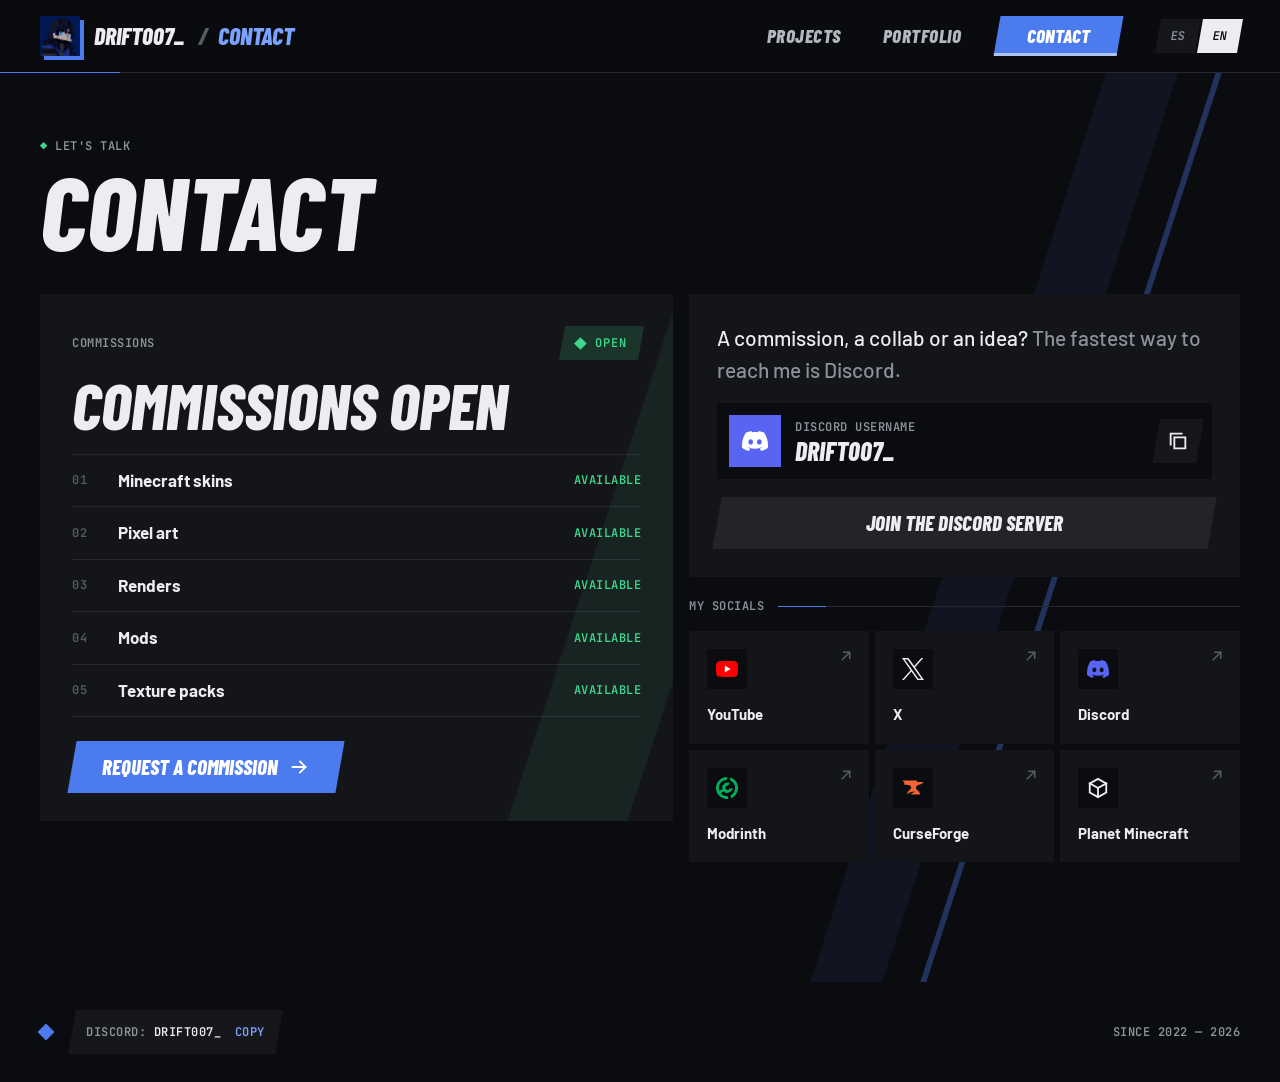
==== contacto.html @ 5cad5714 "Portafolio Drift007_" ====
<!doctype html>
<html lang="es">
<head>
  <meta charset="utf-8">
  <meta name="viewport" content="width=device-width, initial-scale=1">
  <title>Drift007_</title>
  <meta name="theme-color" content="#0B0C0F">
  <link rel="icon" href="assets/img/favicon.png">
  <link rel="preconnect" href="https://fonts.googleapis.com">
  <link rel="preconnect" href="https://fonts.gstatic.com" crossorigin>
  <link rel="preload" as="style" href="https://fonts.googleapis.com/css2?family=Barlow:wght@500;600;700&amp;family=Barlow+Condensed:ital,wght@1,800&amp;family=JetBrains+Mono:wght@600&amp;display=swap">
  <link rel="stylesheet" href="https://fonts.googleapis.com/css2?family=Barlow:wght@500;600;700&amp;family=Barlow+Condensed:ital,wght@1,800&amp;family=JetBrains+Mono:wght@600&amp;display=swap" media="print" onload="this.media='all'">
  <noscript><link rel="stylesheet" href="https://fonts.googleapis.com/css2?family=Barlow:wght@500;600;700&amp;family=Barlow+Condensed:ital,wght@1,800&amp;family=JetBrains+Mono:wght@600&amp;display=swap"></noscript>
  <script>
    // Espera a las fuentes (máx. 1,2 s) antes de mostrar la entrada animada
    (function (d) {
      var h = d.documentElement; h.classList.add('fl');
      var done = function () { h.classList.remove('fl'); };
      setTimeout(done, 1200);
      if (d.fonts && d.fonts.load) Promise.all([
        d.fonts.load('800 italic 1em "Barlow Condensed"'),
        d.fonts.load('500 1em "Barlow"')
      ]).then(done, done);
    })(document);
  </script>
  <link rel="stylesheet" href="css/style.css">
</head>
<body>
  <a class="skip" href="#contenido">Saltar al contenido</a>
  <header class="topbar" data-topbar>
    <div class="wrap nav">
      <a class="brand" href="index.html" aria-label="Ir al inicio">
        <span class="brand-mark"><img class="brand-img" src="assets/img/perfil-sm.webp" alt="" width="40" height="40"></span>
        <span class="dsp brand-name" data-nombre>Drift007_</span>
        <span class="crumb dsp" aria-hidden="true"><span class="crumb-sep">/</span>Contacto</span>
      </a>
      <button class="menu-btn" aria-expanded="false" aria-controls="menu" aria-label="Abrir menú">
        <span></span><span></span>
      </button>
      <nav id="menu" class="links" aria-label="Secciones">
        <a href="proyectos.html" class="tab"><span>Proyectos</span></a>
        <a href="portafolio.html" class="tab"><span>Portafolio</span></a>
        <a href="contacto.html" class="btn btn--main btn--sm nav-cta nav-cta--on" aria-current="page"><span>Contacto</span></a>
      </nav>
    </div>
    <div class="topbar-line" aria-hidden="true"></div>
  </header>

  <main class="page" id="contenido">
    <div class="work-stripes" aria-hidden="true"><span></span><span></span></div>
    <div class="wrap">
      <div class="work-head">
        <span class="mono e1"><span class="dot">◆</span> Hablemos</span>
        <h1 class="dsp page-title e2">Contacto</h1>
      </div>
      <div class="ct e3">

        <!-- Comisiones -->
        <section class="ct-com" data-com aria-labelledby="com-title">
          <div class="ct-com-top">
            <span class="mono">Comisiones</span>
            <span class="com-status" data-com-status><span class="com-dot" aria-hidden="true"></span><span data-com-label>Abiertas</span></span>
          </div>
          <h2 class="dsp ct-com-title" id="com-title" data-com-title>Comisiones abiertas</h2>
          <p class="ct-com-note" data-com-note></p>
          <div class="ct-com-list" data-com-servicios></div>
          <div class="ct-com-actions">
            <a href="https://discord.gg/NP4h2fFv33" target="_blank" rel="noopener" class="btn btn--main" data-com-cta><span>Pedir comisión
              <svg class="ic arr" viewBox="0 0 24 24" aria-hidden="true"><path d="M5 12h14M13 6l6 6-6 6"/></svg></span></a>
          </div>
          <div class="ct-com-stripe" aria-hidden="true"></div>
        </section>

        <!-- Hablemos -->
        <section class="ct-side">
          <div class="ct-card">
            <p class="contact-lead">¿Un encargo, una colaboración o una idea? <span class="soft">La forma más rápida de hablar conmigo es Discord.</span></p>
            <div class="ct-dc">
              <span class="ct-dc-ic"><img src="assets/icons/discord.svg" alt="" width="26" height="26"></span>
              <div class="ct-dc-txt">
                <span class="mono">Usuario de Discord</span>
                <strong class="notranslate" data-discord-user>Drift007_</strong>
              </div>
              <button type="button" class="ct-copy" data-discord-btn aria-label="Copiar usuario"><svg class="ic" viewBox="0 0 24 24" aria-hidden="true"><path d="M8 8h12v12H8zM4 16V4h12"/></svg></button>
            </div>
            <p class="mono contact-note" data-copiado aria-live="polite"></p>
            <a href="https://discord.gg/NP4h2fFv33" target="_blank" rel="noopener" class="btn btn--wide" data-contacto><span>Entrar al servidor de Discord</span></a>
          </div>

          <div class="ct-soc-head"><span class="mono">Mis redes</span><span class="ct-line" aria-hidden="true"></span></div>
          <div class="ct-soc" data-redes-lista></div>
        </section>
      </div>
    </div>
  </main>

  <footer class="footer">
    <div class="wrap footer-row">
      <span class="diamond" aria-hidden="true"></span>
      <button class="mono copy" type="button" data-discord><span class="copy-in">Discord: <strong data-discord-user>Drift007_</strong> <span class="copy-hint">Copiar</span></span></button>
      <span class="mono stamp" data-trayectoria>Desde 2022 — 2026</span>
    </div>
  </footer>

  <script src="js/i18n.js"></script>
  <script src="data/site.js"></script>
  <script src="js/main.js"></script>
</body>
</html>
---- css/style.css ----
/* ─────────────────────────────────────────────
   Drift007_ · Portafolio — estilo Rift (variante carbón)
   ───────────────────────────────────────────── */
:root {
  --bg-000: #0B0C0F;   /* fondo */
  --bg-100: #101115;   /* franjas de sección */
  --bg-200: #141519;   /* tarjetas */
  --bg-300: #16171B;   /* controles */
  --bg-400: #1A1B20;   /* hover */
  --bg-500: #232429;
  --bg-600: #2C2E35;
  --line:   #26282E;
  --ink-100: #ECEDF1;
  --ink-200: #B4B7C0;
  --ink-300: #8E929C;
  --ink-500: #575B66;  /* decorativo, no para texto */
  --accent: #4B7BEC;   /* color de marca */
  --accent-hover: #5D8BF5;
  --accent-ink: #7AA2FF;
  --pulse: #5B8CFF;
  --success: #3DD68C;
  --ease: cubic-bezier(.2,.9,.3,1.2);
}

* { box-sizing: border-box; }
[hidden] { display: none !important; }

/* Fuentes de respaldo con medidas parecidas: el cambio de fuente no mueve nada */
@font-face { font-family: "Barlow Fallback"; src: local("Arial"); size-adjust: 94%; ascent-override: 100%; descent-override: 20%; line-gap-override: 0%; }
@font-face { font-family: "Barlow Cond Fallback"; src: local("Arial Narrow"), local("Arial"); size-adjust: 88%; ascent-override: 100%; descent-override: 22%; line-gap-override: 0%; }
@font-face { font-family: "Mono Fallback"; src: local("Consolas"), local("Courier New"); size-adjust: 98%; }
/* Mientras cargan las fuentes (máx. 1,2 s), los títulos esperan en vez de saltar */
html.fl .dsp, html.fl .tab, html.fl .btn > span, html.fl .h1 { opacity: 0; }
html .dsp, html .tab, html .btn > span { transition: opacity 180ms; }
html.fl .e1, html.fl .e2, html.fl .e3, html.fl .e4, html.fl .e5, html.fl .stripe { animation-play-state: paused; }

/* Selector de idioma */
.lang { display: flex; gap: 2px; margin-left: 14px; flex: none; }
.lang button { border: 0; cursor: pointer; height: 34px; min-width: 40px; padding: 0 10px; background: var(--bg-300); color: var(--ink-300); font-family: 'JetBrains Mono', "Mono Fallback", monospace; font-weight: 600; font-size: 12px; transform: skew(-10deg); transition: background 100ms, color 100ms; }
.lang button:hover { background: var(--bg-500); color: var(--ink-100); }
.lang button[aria-pressed="true"] { background: var(--ink-100); color: var(--bg-000); }
.lang button:focus-visible { outline: 2px solid var(--pulse); outline-offset: 3px; }
html { scroll-behavior: smooth; }
body {
  margin: 0;
  background: var(--bg-000);
  color: var(--ink-100);
  font: 500 16px/1.5 Barlow, "Barlow Fallback", system-ui, sans-serif;
  overflow-x: hidden;
}
img { display: block; max-width: 100%; }
a { color: var(--accent-ink); }

.dsp { font-family: 'Barlow Condensed', "Barlow Cond Fallback", "Arial Narrow", sans-serif; font-weight: 800; font-style: italic; text-transform: uppercase; }
.mono { font-family: 'JetBrains Mono', "Mono Fallback", monospace; font-weight: 600; font-size: 12px; letter-spacing: .5px; text-transform: uppercase; color: var(--ink-300); }
.wrap { width: 100%; max-width: 1280px; margin: 0 auto; padding: 0 40px; }
.dot { color: var(--success); }

.skip { position: absolute; left: 16px; top: -60px; z-index: 50; background: var(--accent); color: #fff; padding: 10px 16px; font-weight: 700; text-decoration: none; }
.skip:focus { top: 16px; }

:focus-visible { outline: 2px solid var(--pulse); outline-offset: 3px; }

.ic { width: 22px; height: 22px; fill: none; stroke: currentColor; stroke-width: 2; stroke-linecap: square; stroke-linejoin: miter; }

/* ── Botones (inclinados) ── */
.btn {
  display: inline-flex; align-items: center; height: 52px; padding: 0 30px; border: 0;
  transform: skew(-10deg); background: var(--bg-500); color: var(--ink-100); text-decoration: none;
  transition: transform 100ms var(--ease), background 100ms;
}
.btn > span {
  transform: skew(10deg); display: inline-flex; align-items: center; gap: 10px;
  font-family: 'Barlow Condensed', "Barlow Cond Fallback", "Arial Narrow", sans-serif; font-weight: 800; font-style: italic; text-transform: uppercase; font-size: 21px;
}
.btn:hover { background: var(--bg-600); transform: skew(-10deg) translateY(-2px); }
.btn:active { transform: skew(-10deg) scale(.97); }
.btn--main { background: var(--accent); color: #fff; }
.btn--main:hover { background: var(--accent-hover); }
.btn .arr { transition: transform 160ms; }
.btn:hover .arr { transform: translateX(4px); }

/* ── Portada ── */
.hero { position: relative; min-height: calc(100vh - 73px); min-height: calc(100svh - 73px); display: flex; flex-direction: column; }

/* ── Barra superior ── */
.topbar {
  position: sticky; top: 0; z-index: 40;
  background: rgba(11, 12, 15, .72); backdrop-filter: blur(12px); -webkit-backdrop-filter: blur(12px);
  transition: background 160ms;
}
.topbar.is-scrolled { background: rgba(16, 17, 21, .94); }
.topbar-line { height: 1px; background: var(--line); opacity: 0; transition: opacity 160ms; position: relative; overflow: visible; }
.topbar-line::before { content: ""; position: absolute; left: 0; top: 0; height: 1px; width: 120px; background: var(--accent); }
.topbar.is-scrolled .topbar-line { opacity: 1; }
.nav { display: flex; align-items: center; gap: 24px; height: 72px; position: relative; }

.brand { display: flex; align-items: center; gap: 14px; color: var(--ink-100); text-decoration: none; }
.brand-mark { position: relative; width: 40px; height: 40px; flex: none; }
.brand-mark::before { content: ""; position: absolute; inset: 0; transform: translate(4px, 4px); background: var(--accent); transition: transform 160ms var(--ease); }
.brand-img { position: relative; width: 40px; height: 40px; display: block; }
.brand:hover .brand-mark::before { transform: translate(6px, 6px); }
.brand-name { font-size: 24px; line-height: 1; }
.crumb { font-size: 24px; line-height: 1; color: var(--accent-ink); display: inline-flex; gap: 10px; }
.crumb-sep { color: var(--ink-500); }
.brand:focus-visible { outline: 2px solid var(--pulse); outline-offset: 4px; }

.links { display: flex; align-items: center; gap: 6px; margin-left: auto; }
.tab {
  display: inline-flex; align-items: center; height: 40px; padding: 0 18px; transform: skew(-10deg);
  color: var(--ink-200); text-decoration: none; position: relative; transition: background 100ms, color 100ms;
}
.tab > span { transform: skew(10deg); font-family: 'Barlow Condensed', "Barlow Cond Fallback", "Arial Narrow", sans-serif; font-weight: 800; font-style: italic; text-transform: uppercase; font-size: 19px; letter-spacing: .5px; }
.tab::after { content: ""; position: absolute; left: 10px; right: 10px; bottom: 0; height: 3px; background: var(--accent); transform: scaleX(0); transform-origin: left; transition: transform 160ms var(--ease); }
.tab:hover { background: var(--bg-300); color: var(--ink-100); }
.tab:hover::after { transform: scaleX(1); }
.tab--on { background: var(--bg-300); color: var(--ink-100); }
.tab--on::after { transform: scaleX(1); }
.tab:focus-visible { outline: 2px solid var(--pulse); outline-offset: 3px; }
.nav-cta { margin-left: 12px; height: 40px; }
.nav-cta > span { font-size: 19px; }
.nav-cta--on { box-shadow: inset 0 -3px 0 rgba(255,255,255,.55); }
.menu-btn { display: none; }

.hero-grid {
  flex: 1; display: grid; grid-template-columns: 1fr 1fr; gap: 40px;
  align-items: center; position: relative; padding-bottom: 40px;
}
.hero-text { display: flex; flex-direction: column; gap: 22px; position: relative; z-index: 2; }
.kicker { color: var(--success); }
.kicker [data-etiqueta] { color: var(--success); }
.h1 { margin: 0; font-size: clamp(88px, 11vw, 156px); line-height: .8; }
.h1 span { color: var(--accent); }
.bio { margin: 0; font-size: 22px; max-width: 460px; }
.bio .soft { color: var(--ink-300); }
.actions { display: flex; gap: 16px; flex-wrap: wrap; padding-top: 6px; }

.socials { display: flex; gap: 8px; flex-wrap: wrap; padding-top: 14px; }
.soc {
  width: 44px; height: 44px; display: inline-flex; align-items: center; justify-content: center;
  background: var(--bg-300); transform: skew(-10deg); transition: background 100ms, transform 100ms;
}
.soc img { transform: skew(10deg); width: 20px; height: 20px; object-fit: contain; }
.soc:hover { background: var(--bg-500); transform: skew(-10deg) translateY(-2px); }

.hero-visual { position: relative; height: 680px; display: flex; align-items: center; justify-content: center; }
.stripe { position: absolute; left: 50%; background: var(--accent); transform: skew(-18deg); transform-origin: top; animation: wipe 600ms 120ms var(--ease) both; }
.stripe--big { top: 0; bottom: 0; width: 120px; margin-left: 150px; opacity: .9; }
.stripe--thin { top: 40px; bottom: 40px; width: 12px; margin-left: -270px; opacity: .5; }
.photo { position: relative; display: block; width: 440px; height: 440px; overflow: hidden; background: var(--bg-100); box-shadow: 0 30px 60px rgba(0,0,0,.55); }
.photo img { width: 100%; height: 100%; object-fit: cover; transition: transform 240ms var(--ease); }
.photo:hover img { transform: scale(1.025); }
.chip { position: absolute; left: 50%; margin-left: 150px; top: 96px; background: var(--bg-300); color: var(--ink-100); padding: 8px 12px; transform: skew(-10deg); }
.chip > span { display: inline-block; transform: skew(10deg); }

/* ── Habilidades ── */
.skills { list-style: none; margin: 0; padding: 0; display: flex; flex-wrap: wrap; gap: 8px; }
.skills li { background: var(--bg-300); transform: skew(-10deg); padding: 6px 14px; }
.skills li span { display: inline-block; transform: skew(10deg); font-weight: 700; font-size: 14px; letter-spacing: 1px; text-transform: uppercase; color: var(--ink-200); }

/* ── Ahora / proyectos ── */
.projects { background: var(--bg-100); padding: 72px 0; }
.projects-head { display: flex; align-items: baseline; gap: 16px; flex-wrap: wrap; margin-bottom: 28px; }
.projects-head h2 { margin: 0; font-size: 40px; line-height: 1; }
.more { margin-left: auto; text-decoration: none; transition: color 100ms; }
.more:hover { color: var(--ink-100); }
.projects-grid { display: grid; grid-template-columns: 2fr 1fr; gap: 6px; }
.proj {
  display: flex; flex-direction: column; justify-content: space-between; gap: 28px; min-height: 132px; padding: 22px 24px;
  background: var(--bg-200); color: var(--ink-100); text-decoration: none; transition: transform 100ms, background 100ms;
}
.proj:hover { background: var(--bg-400); transform: translateY(-2px); }
.proj .dsp { font-size: 26px; line-height: 1; }
.proj-foot { display: flex; align-items: baseline; gap: 16px; flex-wrap: wrap; }
.proj-year { margin-left: auto; }
.proj--on { background: var(--accent); }
.proj--on:hover { background: var(--accent-hover); }
.proj--on .dsp { font-size: 40px; }
.proj--on .mono { color: #fff; }
div.proj:hover { transform: none; }
div.proj--on:hover { background: var(--accent); }

/* ── Proyectos ── */
.work { position: relative; background: var(--bg-100); padding: 120px 0 128px; overflow: hidden; scroll-margin-top: 0; }
.work-stripes { position: absolute; right: 8%; top: -40px; bottom: -40px; width: 220px; pointer-events: none; }
.work-stripes span { position: absolute; top: 0; bottom: 0; background: var(--accent); transform: skew(-18deg); }
.work-stripes span:first-child { left: 0; width: 72px; opacity: .08; }
.work-stripes span:last-child { left: 110px; width: 6px; opacity: .35; }
.work .wrap { position: relative; }
.work-head { display: flex; flex-direction: column; gap: 12px; margin-bottom: 48px; }
.work-head h2 { margin: 0; font-size: clamp(64px, 8vw, 112px); line-height: .85; }
.work-grid { display: grid; grid-template-columns: repeat(3, 1fr); gap: 8px; }

.wcard {
  display: flex; flex-direction: column; background: var(--bg-200); color: var(--ink-100); text-decoration: none;
  transition: transform 160ms var(--ease), background 100ms;
}
a.wcard:hover { transform: translateY(-4px); background: var(--bg-400); }
.wlogo {
  position: relative; aspect-ratio: 4 / 3; display: flex; align-items: center; justify-content: center; overflow: hidden;
  background: repeating-linear-gradient(-72deg, transparent 0 22px, rgba(255,255,255,.025) 22px 24px), var(--bg-000);
}
.wlogo::after {
  content: ""; position: absolute; top: -10%; bottom: -10%; left: -30%; width: 24%; background: var(--accent); opacity: 0;
  transform: skew(-18deg); transition: left 360ms var(--ease), opacity 200ms;
}
.wcard:hover .wlogo::after { left: 110%; opacity: .18; }
.wtile { width: 46%; aspect-ratio: 1; display: flex; align-items: center; justify-content: center; box-shadow: 0 24px 48px rgba(0,0,0,.5); transition: transform 240ms var(--ease); position: relative; z-index: 1; }
.wtile .dsp { font-size: clamp(48px, 5vw, 72px); color: #fff; }
.wtile--img { background: #111314; }
.wtile--img img { width: 100%; height: 100%; object-fit: cover; }
.wcard:hover .wtile { transform: scale(1.04); }
.wnum { position: absolute; left: 20px; top: 18px; z-index: 1; }
.wbody { flex: 1; display: flex; flex-direction: column; gap: 8px; padding: 24px 24px 22px; }
.wbody h3 { margin: 0; font-size: 34px; line-height: 1; }
.wrol { font-weight: 700; font-size: 14px; letter-spacing: 1px; text-transform: uppercase; color: var(--accent-ink); }
.wbody p { margin: 0; color: var(--ink-200); }
.wfoot { margin-top: auto; padding-top: 16px; display: flex; align-items: center; justify-content: space-between; min-height: 38px; }
.warr { color: var(--ink-300); transition: transform 160ms, color 100ms; }
a.wcard:hover .warr { color: var(--accent-ink); transform: translateX(4px); }
a.wcard:focus-visible { outline: 2px solid var(--pulse); outline-offset: 3px; }

.work-more { display: flex; justify-content: flex-end; margin-top: 32px; }
.page-top { padding-top: 24px; }

/* ── Páginas internas ── */
.page { position: relative; overflow: hidden; padding: 64px 0 120px; min-height: calc(100vh - 73px - 100px); }
.page-title { margin: 0; font-size: clamp(64px, 8vw, 112px); line-height: .85; }
.page .work-head { margin-bottom: 40px; }


.gallery { display: grid; grid-template-columns: repeat(auto-fill, minmax(260px, 1fr)); gap: 8px; }
.gitem { margin: 0; display: flex; flex-direction: column; background: var(--bg-200); color: var(--ink-100); text-decoration: none; transition: transform 160ms var(--ease), background 100ms; }
.gitem:hover { background: var(--bg-400); }
a.gitem:hover { transform: translateY(-4px); }
.gimg { aspect-ratio: 1; overflow: hidden; background: var(--bg-000); }
.gimg img { width: 100%; height: 100%; object-fit: cover; transition: transform 240ms var(--ease); }
.gitem:hover .gimg img { transform: scale(1.03); }
.gimg--skin { background: repeating-linear-gradient(-72deg, transparent 0 22px, rgba(255,255,255,.025) 22px 24px), var(--bg-000); }
.gimg--skin img { object-fit: contain; padding: 24px; image-rendering: pixelated; }
.gcap { display: flex; align-items: baseline; justify-content: space-between; gap: 12px; padding: 16px 20px; }
.gcap .dsp { font-size: 22px; line-height: 1; }
.dl { color: var(--accent-ink); text-decoration: none; }
.dl:hover { color: var(--ink-100); }
.gdl { padding: 0 20px 16px; }
.empty { color: var(--ink-300); margin: 24px 0 0; }
.empty-box { background: var(--bg-200); padding: 48px; display: flex; flex-direction: column; align-items: flex-start; gap: 14px; max-width: 640px; }
.empty-box .dsp { font-size: 44px; line-height: 1; }
.empty-box p { margin: 0 0 8px; color: var(--ink-200); font-size: 18px; }

.contact { display: grid; grid-template-columns: 1fr 1fr; gap: 48px; align-items: start; }
.contact-main { display: flex; flex-direction: column; gap: 24px; }
.contact-lead { margin: 0; font-size: 24px; max-width: 520px; }
.contact-lead .soft { color: var(--ink-300); }
.contact-note { min-height: 18px; margin: 0; color: var(--success); }
.contact-list { display: flex; flex-direction: column; gap: 4px; }
.crow { display: grid; grid-template-columns: 44px 1fr auto 22px; align-items: center; gap: 16px; padding: 14px 18px; background: var(--bg-200); color: var(--ink-100); text-decoration: none; transition: background 100ms, transform 100ms; }
.crow:hover { background: var(--bg-400); transform: translateX(4px); }
.cico { width: 44px; height: 44px; display: flex; align-items: center; justify-content: center; background: var(--bg-000); }
.cico img { width: 22px; height: 22px; object-fit: contain; }
.cname { font-weight: 700; font-size: 17px; }
.curl { text-transform: none; overflow: hidden; text-overflow: ellipsis; white-space: nowrap; max-width: 260px; }
.carr { color: var(--ink-300); width: 20px; height: 20px; }
.crow:hover .carr { color: var(--accent-ink); }
.crow:focus-visible, .gitem:focus-visible { outline: 2px solid var(--pulse); outline-offset: 3px; }

/* ── Portafolio ── */
.pf-head { display: flex; align-items: flex-end; justify-content: space-between; gap: 32px; flex-wrap: wrap; margin-bottom: 28px; }
.pf-head .work-head { margin-bottom: 0; }
.pf-stats { display: flex; gap: 8px; }
.pf-stats > div { display: flex; flex-direction: column; gap: 4px; background: var(--bg-200); padding: 16px 24px; min-width: 132px; }
.pf-num { font-size: 56px; line-height: .9; color: var(--ink-100); }
.pf-stats > div:first-child .pf-num { color: var(--accent-ink); }

.pf-cats { display: grid; grid-template-columns: repeat(5, 1fr); gap: 6px; margin-bottom: 20px; }
.pfc {
  position: relative; overflow: hidden; text-align: left; border: 0; cursor: pointer; font: inherit;
  display: flex; flex-direction: column; gap: 6px; padding: 20px 22px 18px; min-height: 196px;
  background: var(--bg-200); color: var(--ink-100); transition: background 120ms, transform 160ms var(--ease);
}
.pfc::before {
  content: ""; position: absolute; top: -20%; bottom: -20%; right: -60px; width: 90px; background: var(--accent);
  transform: skew(-18deg) translateX(40px); opacity: 0; transition: transform 320ms var(--ease), opacity 200ms;
}
.pfc:hover { background: var(--bg-400); transform: translateY(-4px); }
.pfc:hover::before { opacity: .14; transform: skew(-18deg) translateX(0); }
.pfc--on { background: var(--accent); }
.pfc--on:hover { background: var(--accent-hover); }
.pfc--on::before { opacity: .18; background: #fff; transform: skew(-18deg) translateX(0); }
.pfc-top { display: flex; justify-content: space-between; align-items: center; margin-bottom: auto; position: relative; }
.pfc-ic { width: 28px; height: 28px; color: var(--accent-ink); transition: transform 240ms var(--ease); }
.pfc:hover .pfc-ic { transform: scale(1.12); }
.pfc--on .pfc-ic, .pfc--on .pfc-idx, .pfc--on .pfc-n, .pfc--on .pfc-desc { color: #fff; }
.pfc-name { font-size: 40px; line-height: .9; position: relative; margin-top: 24px; }
.pfc-desc { color: var(--ink-300); font-size: 15px; position: relative; }
.pfc-foot { display: flex; align-items: center; gap: 12px; margin-top: 10px; position: relative; }
.pfc-bar { flex: 1; height: 2px; background: var(--line); position: relative; overflow: hidden; }
.pfc-bar::after { content: ""; position: absolute; inset: 0; background: var(--accent); transform: scaleX(0); transform-origin: left; transition: transform 320ms var(--ease); }
.pfc:hover .pfc-bar::after { transform: scaleX(1); }
.pfc--on .pfc-bar { background: rgba(255,255,255,.3); }
.pfc--on .pfc-bar::after { background: #fff; transform: scaleX(1); }
.pfc:focus-visible { outline: 2px solid var(--pulse); outline-offset: 3px; }
/* Versión compacta: ícono a la izquierda, nombre y cantidad a la derecha */
.pfc { display: grid; grid-template-columns: 40px 1fr; grid-template-areas: "ic name" "ic foot"; align-items: center; column-gap: 14px; row-gap: 2px; min-height: 0; padding: 14px 16px 16px; }
.pfc-top { grid-area: ic; margin: 0; justify-content: center; width: 40px; height: 40px; background: var(--bg-000); }
.pfc--on .pfc-top { background: rgba(255,255,255,.16); }
.pfc-idx, .pfc-desc { display: none; }
.pfc-ic { width: 22px; height: 22px; }
.pfc-name { grid-area: name; font-size: 26px; line-height: 1; margin: 0; }
.pfc-foot { grid-area: foot; margin: 0; }
.pfc-bar { position: absolute; left: 0; right: 0; bottom: 0; height: 2px; flex: none; }
.pfc:hover { transform: translateY(-2px); }

.pf-bar { display: flex; align-items: center; gap: 16px; min-height: 40px; margin-bottom: 16px; border-top: 1px solid var(--line); padding-top: 16px; }
.pf-bar strong { color: var(--ink-100); font-weight: 600; }
.pf-reset { margin-left: auto; border: 0; background: var(--bg-300); color: var(--ink-100); height: 36px; padding: 0 14px; cursor: pointer; transform: skew(-10deg); transition: background 100ms; }
.pf-reset:hover { background: var(--bg-500); }

.pf-grid { display: grid; grid-template-columns: repeat(4, 1fr); grid-auto-rows: 280px; grid-auto-flow: dense; gap: 8px; }
.pfi {
  position: relative; overflow: hidden; border: 0; padding: 0; cursor: zoom-in; background: var(--bg-200); color: var(--ink-100); font: inherit; text-align: left;
  animation: rise 520ms var(--ease) both;
}
.pfi--big { grid-column: span 2; grid-row: span 2; }
.pfi-img { position: absolute; inset: 0; display: block; }
.pfi-img img { width: 100%; height: 100%; object-fit: cover; transition: transform 400ms var(--ease), filter 300ms; }
.pfi--skin .pfi-img { background: repeating-linear-gradient(-72deg, transparent 0 22px, rgba(255,255,255,.03) 22px 24px), var(--bg-000); }
.pfi--skin .pfi-img img { object-fit: contain; padding: 28px; image-rendering: pixelated; }
.pfi:hover .pfi-img img { transform: scale(1.05); }
.pfi-over {
  position: absolute; left: 0; right: 0; bottom: 0; display: flex; flex-direction: column; gap: 4px; padding: 56px 22px 20px;
  background: linear-gradient(to top, rgba(11,12,15,.92), rgba(11,12,15,0));
}
.pfi-cat { color: var(--accent-ink); }
.pfi-title { font-size: 28px; line-height: 1; }
.pfi--big .pfi-title { font-size: 48px; }
.pfi-go {
  position: absolute; right: 18px; bottom: 18px; width: 44px; height: 44px; display: flex; align-items: center; justify-content: center;
  background: var(--accent); color: #fff; transform: skew(-10deg) translateY(12px); opacity: 0; transition: transform 200ms var(--ease), opacity 160ms;
}
.pfi-go svg { transform: skew(10deg); }
.pfi:hover .pfi-go, .pfi:focus-visible .pfi-go { opacity: 1; transform: skew(-10deg); }
.pfi::after { content: ""; position: absolute; left: 0; top: 0; height: 3px; width: 0; background: var(--accent); transition: width 320ms var(--ease); }
.pfi:hover::after { width: 100%; }
.pfi:focus-visible { outline: 2px solid var(--pulse); outline-offset: 3px; }

.pf-empty {
  display: flex; flex-direction: column; gap: 10px; padding: 64px 48px; position: relative; overflow: hidden;
  background: repeating-linear-gradient(-72deg, transparent 0 22px, rgba(255,255,255,.02) 22px 24px), var(--bg-200);
}
.pf-empty .dsp { font-size: 56px; line-height: .9; }
.pf-empty p { margin: 0; color: var(--ink-200); font-size: 18px; }

.pfi--3d .pfi-img { background: radial-gradient(circle at 50% 45%, rgba(75,123,236,.22), transparent 60%), repeating-linear-gradient(-72deg, transparent 0 22px, rgba(255,255,255,.03) 22px 24px), var(--bg-000); }
.pfi--3d .pfi-img img { object-fit: cover; object-position: 50% 50%; padding: 0; image-rendering: auto; }
.pfi--flat .pfi-img img { image-rendering: pixelated; padding: 28px; }
.pfi--3d.is-loading .pfi-img::after { content: ""; position: absolute; left: 50%; top: 42%; width: 28px; height: 28px; margin: -14px 0 0 -14px; background: var(--accent); transform: rotate(45deg); animation: pulse3d 900ms ease-in-out infinite alternate; }
@keyframes pulse3d { from { opacity: .25; transform: rotate(45deg) scale(.7); } to { opacity: .9; transform: rotate(45deg) scale(1); } }
.pfi-3d { position: absolute; top: 16px; left: 16px; background: var(--accent); color: #fff; padding: 4px 10px; transform: skew(-10deg); }

.pfi-year { position: absolute; top: 16px; right: 16px; background: rgba(11,12,15,.75); color: var(--ink-100); padding: 4px 10px; transform: skew(-10deg); }

.pf-years { display: flex; flex-wrap: wrap; gap: 6px; margin-bottom: 24px; }
.pf-ychip { border: 0; cursor: pointer; height: 34px; padding: 0 14px; background: var(--bg-300); color: var(--ink-200); transform: skew(-10deg); transition: background 100ms, color 100ms; }
.pf-ychip > span { display: inline-block; transform: skew(10deg); font-family: 'JetBrains Mono', "Mono Fallback", monospace; font-weight: 600; font-size: 12px; letter-spacing: .5px; text-transform: uppercase; }
.pf-ychip:hover { background: var(--bg-500); color: var(--ink-100); }
.pf-ychip[aria-pressed="true"] { background: var(--ink-100); color: var(--bg-000); }
.pf-ychip:focus-visible { outline: 2px solid var(--pulse); outline-offset: 3px; }

.pf-groups { display: flex; flex-direction: column; gap: 40px; }
.pf-year { display: flex; align-items: center; gap: 16px; margin-bottom: 14px; }
.pf-year-n { font-size: 40px; line-height: 1; color: var(--ink-100); }
.pf-year-line { flex: 1; height: 1px; background: var(--line); position: relative; }
.pf-year-line::before { content: ""; position: absolute; left: 0; top: 0; height: 1px; width: 64px; background: var(--accent); }

/* ── Portafolio compacto ── */
.pf { padding-top: 28px; }
.pf .work-head { gap: 6px; }
.pf .page-title { font-size: clamp(44px, 5vw, 72px); }
.pf-head { margin-bottom: 20px; gap: 16px; align-items: center; }
.pf-stats > div { flex-direction: row; align-items: baseline; gap: 8px; padding: 10px 16px; min-width: 0; }
.pf-num { font-size: 30px; }
.pf-cats { gap: 6px; margin-bottom: 16px; }
.pfc { display: grid; grid-template-columns: 36px 1fr; grid-template-rows: auto auto; column-gap: 12px; row-gap: 2px; align-items: center; min-height: 0; padding: 12px 14px; }
.pfc:hover { transform: translateY(-2px); }
.pfc-top { grid-row: span 2; margin: 0; justify-content: center; }
.pfc-idx, .pfc-desc, .pfc-bar { display: none; }
.pfc-ic { width: 26px; height: 26px; }
.pfc-name { font-size: 26px; margin: 0; line-height: 1; }
.pfc-foot { margin: 0; }
.pfc-n { font-size: 11px; }
.pfc::before { width: 60px; right: -40px; }
.pf-bar { min-height: 0; margin-bottom: 10px; padding-top: 10px; }
.pf-reset { height: 30px; }
.pf-years { margin-bottom: 16px; }
.pf-ychip { height: 30px; padding: 0 12px; }
.pf-groups { gap: 28px; }
.pf-year { margin-bottom: 10px; }
.pf-year-n { font-size: 30px; }

/* Tarjeta de mod */
.pfi--mod { grid-column: span 2; cursor: pointer; }
.pfi--mod .pfi-img img { filter: brightness(.45) saturate(.9); }
.pfi--mod:hover .pfi-img img { filter: brightness(.55) saturate(1); }
.pfi--mod .pfi-img { background: radial-gradient(circle at 20% 30%, rgba(75,123,236,.25), transparent 60%), var(--bg-200); }
.pfi--mod .pfi-over { top: 0; padding: 24px; justify-content: flex-end; gap: 12px; background: linear-gradient(to top, rgba(11,12,15,.95) 10%, rgba(11,12,15,.35)); }
.pfm-head { display: flex; align-items: center; gap: 16px; }
.pfm-logo { width: 72px; height: 72px; object-fit: cover; flex: none; box-shadow: 0 10px 24px rgba(0,0,0,.45); image-rendering: pixelated; }
.pfm-tt { display: flex; flex-direction: column; gap: 4px; }
.pfi--mod .pfi-title { font-size: 34px; }
.pfm-desc { color: var(--ink-200); font-size: 15px; max-width: 520px; display: -webkit-box; -webkit-line-clamp: 2; -webkit-box-orient: vertical; overflow: hidden; }
.pfm-tags { display: flex; flex-wrap: wrap; gap: 6px; }
.pfm-tag { font-family: 'JetBrains Mono', "Mono Fallback", monospace; font-weight: 600; font-size: 11px; letter-spacing: .5px; text-transform: uppercase; color: var(--ink-200); background: rgba(255,255,255,.07); padding: 4px 9px; transform: skew(-10deg); display: inline-block; }
.pfm-tag--l { color: var(--accent-ink); background: rgba(75,123,236,.16); }
.pfm-more { border: 0; cursor: pointer; color: var(--ink-100); background: var(--bg-500); }
.pfm-more:hover { background: var(--accent); }
.pfm-tag--warn { color: #FFC94D; background: rgba(255,201,77,.14); }
.pfm-plat { position: absolute; top: 18px; right: 18px; display: flex; gap: 6px; }
.pfm-plat img { width: 32px; height: 32px; padding: 6px; background: rgba(11,12,15,.75); }
.pfi--mod .pfi-year { right: auto; left: 16px; }

/* Visor */
.lb { border: 0; padding: 0; background: transparent; max-width: none; max-height: none; width: 100%; height: 100%; color: var(--ink-100); }
.lb::backdrop { background: rgba(5,6,8,.88); backdrop-filter: blur(6px); }
.lb[open] { display: flex; align-items: center; justify-content: center; }
.lb-inner {
  position: relative; display: grid; grid-template-columns: minmax(0, 1fr) 340px; width: min(1180px, 92vw); max-height: 88vh;
  background: var(--bg-100); box-shadow: 0 18px 40px rgba(0,2,8,.6); animation: rise 280ms var(--ease) both;
}
.lb-media { background: var(--bg-000); display: flex; align-items: center; justify-content: center; min-height: 360px; max-height: 88vh; }
.lb-media img { max-width: 100%; max-height: 88vh; object-fit: contain; }
.lb-media img.pixel { image-rendering: pixelated; padding: 40px; }
.lb-media { position: relative; }
.lb-media--3d { height: min(78vh, 720px); background: radial-gradient(circle at 50% 42%, rgba(75,123,236,.25), transparent 62%), repeating-linear-gradient(-72deg, transparent 0 22px, rgba(255,255,255,.025) 22px 24px), var(--bg-000); }
.lb-canvas { display: block; width: 100%; height: 100%; cursor: grab; }
.lb-canvas:active { cursor: grabbing; }
.lb-skin-ui { position: absolute; left: 16px; right: 16px; bottom: 16px; display: flex; align-items: center; justify-content: space-between; gap: 12px; flex-wrap: wrap; pointer-events: none; }
.lb-hint { background: rgba(11,12,15,.7); padding: 6px 10px; }
.lb-anim { display: flex; gap: 6px; pointer-events: auto; }
.lb-chip { border: 0; cursor: pointer; height: 36px; padding: 0 14px; background: var(--bg-300); color: var(--ink-200); transform: skew(-10deg); transition: background 100ms, color 100ms; }
.lb-chip > span { display: inline-block; transform: skew(10deg); font-family: 'Barlow Condensed', "Barlow Cond Fallback", "Arial Narrow", sans-serif; font-weight: 800; font-style: italic; text-transform: uppercase; font-size: 17px; }
.lb-chip:hover { background: var(--bg-500); color: var(--ink-100); }
.lb-chip[aria-pressed="true"] { background: var(--accent); color: #fff; }
.lb-chip:focus-visible { outline: 2px solid var(--pulse); outline-offset: 3px; }
.lb-info { display: flex; flex-direction: column; gap: 14px; padding: 40px 32px 28px; }
.lb-cat { color: var(--accent-ink); }
.lb-head { display: flex; align-items: center; gap: 16px; }
.lb-logo { width: 72px; height: 72px; object-fit: cover; flex: none; image-rendering: pixelated; }
.lb-meta { display: flex; flex-direction: column; gap: 12px; }
.lb-row { display: flex; flex-direction: column; gap: 6px; }
.lb-tags { display: flex; flex-wrap: wrap; gap: 6px; }
.lb-info-row { display: flex; flex-direction: column; gap: 6px; padding: 14px 0; border-top: 1px solid var(--line); }
.lb-info-row:first-child { border-top: 0; padding-top: 4px; }
.lb-info-val { font-size: 20px; font-weight: 700; color: var(--ink-100); }
.lb-socials { display: flex; flex-wrap: wrap; gap: 6px; }
.lb-soc { display: inline-flex; align-items: center; gap: 8px; height: 38px; padding: 0 14px; background: var(--bg-300); color: var(--ink-100); text-decoration: none; transform: skew(-10deg); transition: background 100ms; }
.lb-soc > * { transform: skew(10deg); }
.lb-soc img, .lb-soc .ic { width: 18px; height: 18px; }
.lb-soc span { font-weight: 700; font-size: 14px; }
.lb-soc:hover { background: var(--bg-500); }
.lb-soc:focus-visible { outline: 2px solid var(--pulse); outline-offset: 3px; }
.btn--wide { width: 100%; justify-content: center; }
.lb-media--3d::after { content: ""; position: absolute; left: 50%; bottom: 9%; width: 42%; height: 26px; margin-left: -21%; background: radial-gradient(ellipse at center, rgba(0,0,0,.6), transparent 70%); pointer-events: none; }
.lb-inner--info { grid-template-columns: 1fr; width: min(620px, 92vw); }
.lb-inner--info .lb-info { padding: 44px 40px 28px; }
.lb-inner--info .lb-logo { width: 88px; height: 88px; }
.lb-inner--info .lb-title { font-size: 52px; padding-right: 48px; }
.plat-btn > span img { width: 20px; height: 20px; }
.plat-btn--mr { background: #1BD96A; color: #0B0C0F; }
.plat-btn--mr:hover { background: #3FE383; color: #0B0C0F; }
.plat-btn--cf { background: #F16436; color: #0B0C0F; }
.plat-btn--cf:hover { background: #FF7D52; color: #0B0C0F; }
.plat-btn--mr img, .plat-btn--cf img { filter: brightness(0) saturate(100%); opacity: .85; }
.lb-title { margin: 0; font-size: 48px; line-height: .9; }
.lb-desc { margin: 0; color: var(--ink-200); }
.lb-actions { display: flex; flex-wrap: wrap; gap: 12px; padding-top: 8px; }
.lb-nav { margin-top: auto; display: flex; align-items: center; justify-content: space-between; gap: 12px; padding-top: 24px; border-top: 1px solid var(--line); }
.lb-btn, .lb-close { border: 0; cursor: pointer; width: 44px; height: 44px; display: flex; align-items: center; justify-content: center; background: var(--bg-300); color: var(--ink-100); transform: skew(-10deg); transition: background 100ms; }
.lb-btn svg, .lb-close svg { transform: skew(10deg); }
.lb-btn:hover, .lb-close:hover { background: var(--accent); }
.lb-close { position: absolute; top: 14px; right: 14px; }
.lb-btn:focus-visible, .lb-close:focus-visible { outline: 2px solid var(--pulse); outline-offset: 3px; }

/* ── Contacto ── */
.ct { display: grid; grid-template-columns: 1.15fr 1fr; gap: 16px; align-items: start; }
.ct-com { position: relative; overflow: hidden; background: var(--bg-200); padding: 32px 32px 28px; display: flex; flex-direction: column; gap: 16px; }
.ct-com-stripe { position: absolute; top: -20%; bottom: -20%; right: -40px; width: 120px; background: var(--state, var(--success)); opacity: .08; transform: skew(-18deg); pointer-events: none; }
.ct-com.is-open { --state: var(--success); }
.ct-com.is-wait { --state: #FFC94D; }
.ct-com.is-closed { --state: #FF4D6D; }
.ct-com-top { display: flex; align-items: center; justify-content: space-between; gap: 12px; position: relative; }
.com-status { display: inline-flex; align-items: center; gap: 10px; height: 34px; padding: 0 14px; transform: skew(-10deg); background: color-mix(in srgb, var(--state) 16%, transparent); color: var(--state); font-family: 'JetBrains Mono', "Mono Fallback", monospace; font-weight: 600; font-size: 12px; letter-spacing: 1px; text-transform: uppercase; }
.com-status > * { transform: skew(10deg); }
.com-dot { width: 9px; height: 9px; background: var(--state); transform: skew(10deg) rotate(45deg); box-shadow: 0 0 0 0 var(--state); animation: comPulse 1.8s ease-out infinite; }
@keyframes comPulse { 0% { box-shadow: 0 0 0 0 color-mix(in srgb, var(--state) 60%, transparent); } 100% { box-shadow: 0 0 0 10px transparent; } }
.ct-com-title { margin: 0; font-size: clamp(44px, 5vw, 68px); line-height: .9; position: relative; }
.ct-com-note { margin: 0; color: var(--ink-200); position: relative; }
.ct-com-list { display: flex; flex-direction: column; position: relative; margin-top: 4px; }
.com-row { display: grid; grid-template-columns: 34px 1fr auto; align-items: center; gap: 12px; padding: 13px 0; border-top: 1px solid var(--line); }
.com-row:last-child { border-bottom: 1px solid var(--line); }
.com-n { color: var(--ink-500); }
.com-name { font-weight: 700; font-size: 17px; }
.com-st { color: var(--state); }
.com-row.is-off .com-name { color: var(--ink-300); text-decoration: line-through; }
.com-row.is-off .com-st { color: var(--ink-300); }
.ct-com-actions { position: relative; padding-top: 8px; }

.ct-side { display: flex; flex-direction: column; gap: 16px; }
.ct-card { background: var(--bg-200); padding: 28px; display: flex; flex-direction: column; gap: 18px; }
.ct-card .contact-lead { font-size: 21px; }
.ct-dc { display: grid; grid-template-columns: 52px 1fr 44px; align-items: center; gap: 14px; background: var(--bg-000); padding: 12px; }
.ct-dc-ic { width: 52px; height: 52px; display: flex; align-items: center; justify-content: center; background: #5865F2; }
.ct-dc-ic img { filter: brightness(0) invert(1); }
.ct-dc-txt { display: flex; flex-direction: column; gap: 2px; min-width: 0; }
.ct-dc-txt strong { font-family: 'Barlow Condensed', "Barlow Cond Fallback", "Arial Narrow", sans-serif; font-weight: 800; font-style: italic; font-size: 26px; line-height: 1; text-transform: uppercase; }
.ct-copy { width: 44px; height: 44px; border: 0; cursor: pointer; display: flex; align-items: center; justify-content: center; background: var(--bg-300); color: var(--ink-100); transform: skew(-10deg); transition: background 100ms; }
.ct-copy svg { transform: skew(10deg); }
.ct-copy:hover { background: var(--accent); }
.ct-copy:focus-visible { outline: 2px solid var(--pulse); outline-offset: 3px; }
.ct-card .contact-note:empty { display: none; }

.ct-soc-head { display: flex; align-items: center; gap: 14px; margin-top: 4px; }
.ct-line { flex: 1; height: 1px; background: var(--line); position: relative; }
.ct-line::before { content: ""; position: absolute; left: 0; top: 0; width: 48px; height: 1px; background: var(--accent); }
.ct-soc { display: grid; grid-template-columns: repeat(3, 1fr); gap: 6px; }
.soc-tile { position: relative; display: flex; flex-direction: column; gap: 14px; padding: 18px; min-height: 112px; background: var(--bg-200); color: var(--ink-100); text-decoration: none; overflow: hidden; transition: background 120ms, transform 160ms var(--ease); }
.soc-tile::after { content: ""; position: absolute; left: 0; bottom: 0; height: 3px; width: 0; background: var(--accent); transition: width 260ms var(--ease); }
.soc-tile:hover { background: var(--bg-400); transform: translateY(-3px); }
.soc-tile:hover::after { width: 100%; }
.soc-ic { width: 40px; height: 40px; display: flex; align-items: center; justify-content: center; background: var(--bg-000); }
.soc-ic img { width: 22px; height: 22px; object-fit: contain; }
.soc-name { font-weight: 700; font-size: 15px; margin-top: auto; }
.soc-arr { position: absolute; top: 16px; right: 14px; width: 18px; height: 18px; color: var(--ink-500); transition: color 100ms, transform 160ms; }
.soc-tile:hover .soc-arr { color: var(--accent-ink); transform: translate(2px, -2px); }
.soc-tile:focus-visible { outline: 2px solid var(--pulse); outline-offset: 3px; }

/* ── Pie ── */
.footer { padding: 28px 0; }
.footer-row { display: flex; align-items: center; gap: 20px; flex-wrap: wrap; }
.footer-row .dsp { font-size: 18px; }
.footer-row .stamp { margin-left: auto; }
.copy { background: var(--bg-300); border: 0; padding: 10px 14px; cursor: pointer; transform: skew(-10deg); transition: background 100ms; min-height: 44px; }
.copy-in { display: inline-block; transform: skew(10deg); }
.copy strong { color: var(--ink-100); font-weight: 600; }
.copy-hint { color: var(--accent-ink); margin-left: 6px; }
.copy:hover { background: var(--bg-500); }
.diamond { width: 12px; height: 12px; background: var(--accent); transform: rotate(45deg); }

/* ── Entrada (una sola vez al cargar) ── */
@keyframes rise  { from { opacity: 0; transform: translateY(28px); } to { opacity: 1; transform: none; } }
@keyframes slide { from { opacity: 0; transform: translateX(48px); } to { opacity: 1; transform: none; } }
@keyframes wipe  { from { transform: skew(-18deg) scaleY(0); } to { transform: skew(-18deg) scaleY(1); } }
.e1, .e2, .e3, .e4 { animation: rise 560ms var(--ease) both; }
.e2 { animation-delay: 90ms; } .e3 { animation-delay: 180ms; } .e4 { animation-delay: 270ms; }
.e5 { animation: slide 700ms 200ms var(--ease) both; }
.chip.e5 { animation-name: rise; }

/* ── Tablet ── */
@media (max-width: 1080px) {
  .pf-cats { grid-template-columns: repeat(3, 1fr); }
  .pf-grid { grid-template-columns: repeat(2, 1fr); }
  .lb-inner { grid-template-columns: 1fr; overflow: auto; }
  .lb-media { max-height: 60vh; }
  .lb-media--3d { height: 60vh; }
  .lb-media img { max-height: 60vh; }
  .work-grid { grid-template-columns: 1fr 1fr; }
  .hero-visual { height: 520px; }
  .photo { width: 340px; height: 340px; }
  .stripe--big { margin-left: 100px; width: 90px; }
  .stripe--thin { margin-left: -210px; }
  .chip { margin-left: 100px; top: 70px; }
}

/* ── Celular ── */
@media (max-width: 760px) {
  .wrap { padding: 0 20px; }
  .menu-btn { order: 5; margin-left: 10px !important; }
  .lang { margin-left: auto; }
  .topbar, .topbar.is-scrolled { backdrop-filter: none; -webkit-backdrop-filter: none; background: var(--bg-100); }
  .nav { height: 64px; }
  .crumb, .brand-name { font-size: 20px; }
  .menu-btn {
    display: inline-flex; flex-direction: column; justify-content: center; gap: 6px; margin-left: auto;
    width: 44px; height: 44px; padding: 0 10px; background: var(--bg-300); border: 0; cursor: pointer;
  }
  .menu-btn span { display: block; height: 2px; background: var(--ink-100); transition: transform 160ms; }
  .menu-btn[aria-expanded="true"] span:first-child { transform: translateY(4px) rotate(45deg); }
  .menu-btn[aria-expanded="true"] span:last-child { transform: translateY(-4px) rotate(-45deg); }
  .links {
    display: none; position: fixed; inset: 65px 0 0 0; background: var(--bg-000);
    flex-direction: column; gap: 0; padding: 24px 20px; margin: 0;
  }
  .links.open { display: flex; }
  .links { align-items: stretch; gap: 8px; }
  .tab, .nav-cta { height: 64px; margin: 0; transform: none; padding: 0 16px; }
  .tab > span, .nav-cta > span { transform: none; font-size: 36px; }
  .tab::after { left: 0; right: auto; width: 6px; height: auto; top: 0; transform: scaleY(1); }
  .tab:not(.tab--on)::after { display: none; }
  .hero-grid { grid-template-columns: 1fr; gap: 32px; padding-top: 8px; }
  .hero-visual { order: -1; height: 300px; }
  .photo { width: 240px; height: 240px; }
  .stripe--big { margin-left: 70px; width: 64px; }
  .stripe--thin { margin-left: -150px; }
  .chip { margin-left: 70px; top: 24px; }
  .bio { font-size: 19px; }
  .actions .btn { flex: 1; justify-content: center; }
  .projects-grid { grid-template-columns: 1fr; }
  .work { padding: 80px 0; }
  .work-grid { grid-template-columns: 1fr; }
  .contact { grid-template-columns: 1fr; gap: 32px; }
  .ct { grid-template-columns: 1fr; }
  .ct-com { padding: 24px 20px; }
  .ct-soc { grid-template-columns: repeat(2, 1fr); }
  .pf-cats { grid-template-columns: 1fr 1fr; }
  .pfc { padding: 10px 12px; }
  .pfc-name { font-size: 22px; }
  .pfc-desc { display: none; }
  .pf-grid { grid-template-columns: 1fr; grid-auto-rows: 300px; }
  .pfi--big, .pfi--mod { grid-column: span 1; grid-row: span 1; }
  .pfi--mod { min-height: 340px; }
  .pf-stats > div { min-width: 0; padding: 12px 16px; }
  .pf-num { font-size: 40px; }
  .lb-info { padding: 24px 20px; }
  .lb-title { font-size: 36px; }
  .curl { display: none; }
  .crow { grid-template-columns: 44px 1fr 22px; }
  .page { padding: 32px 0 80px; }
  .footer-row .stamp { margin-left: 0; width: 100%; }
}

@media (prefers-reduced-motion: reduce) {
  *, *::before, *::after { animation: none !important; transition: none !important; }
  html { scroll-behavior: auto; }
}
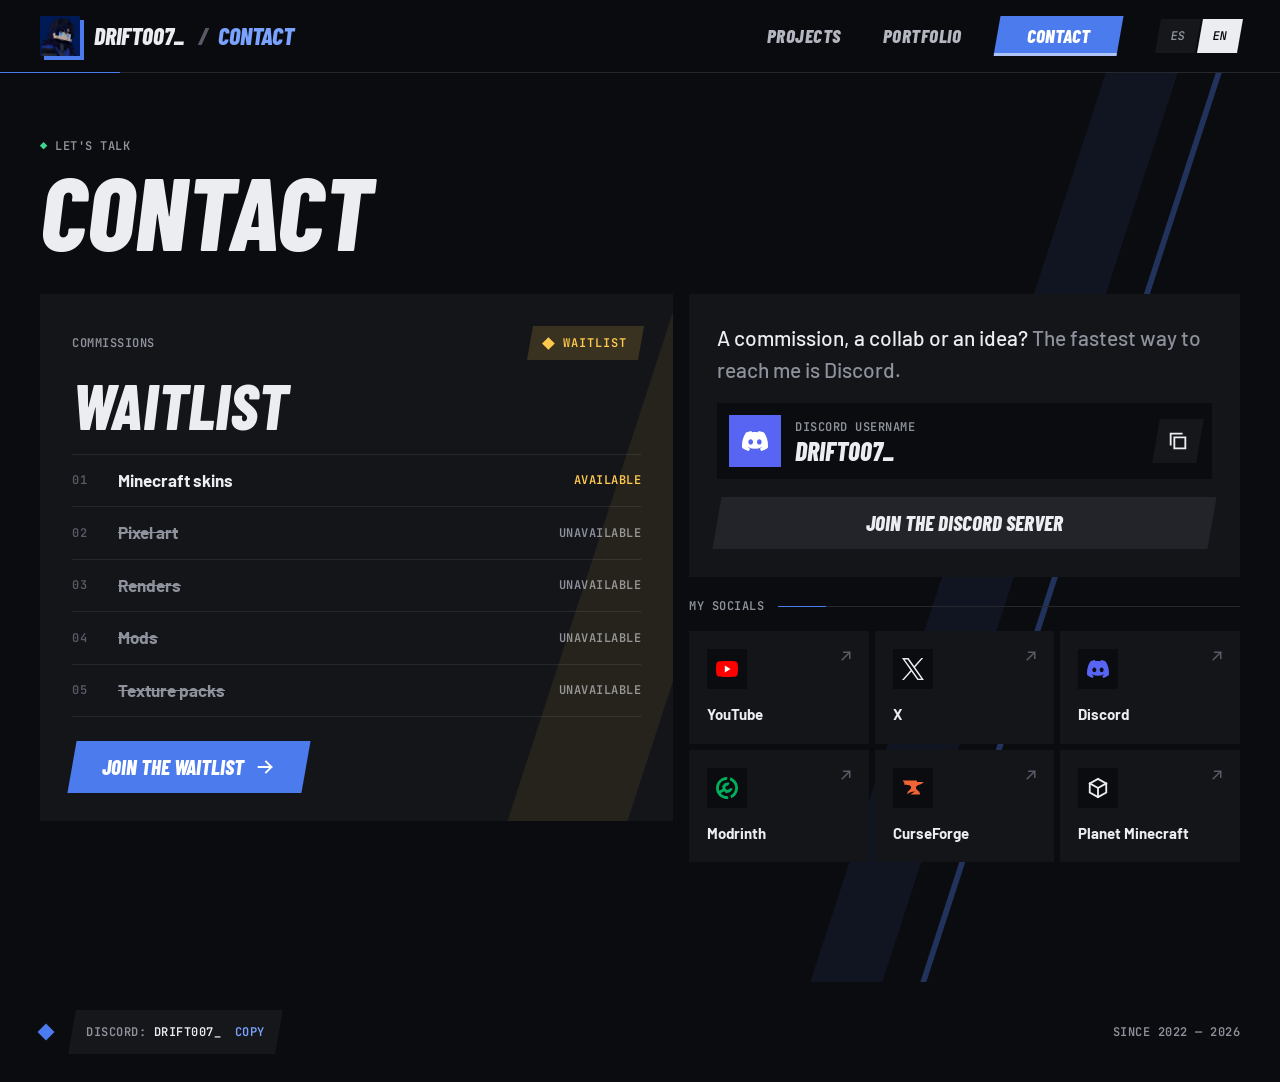
==== commit 3bfa01d6: "Skins Update 6" ====
--- a/contacto.html
+++ b/contacto.html
@@ -102,6 +102,7 @@
     </div>
   </footer>
 
+  <script src="data/traducciones.js"></script>
   <script src="js/i18n.js"></script>
   <script src="data/site.js"></script>
   <script src="js/main.js"></script>
